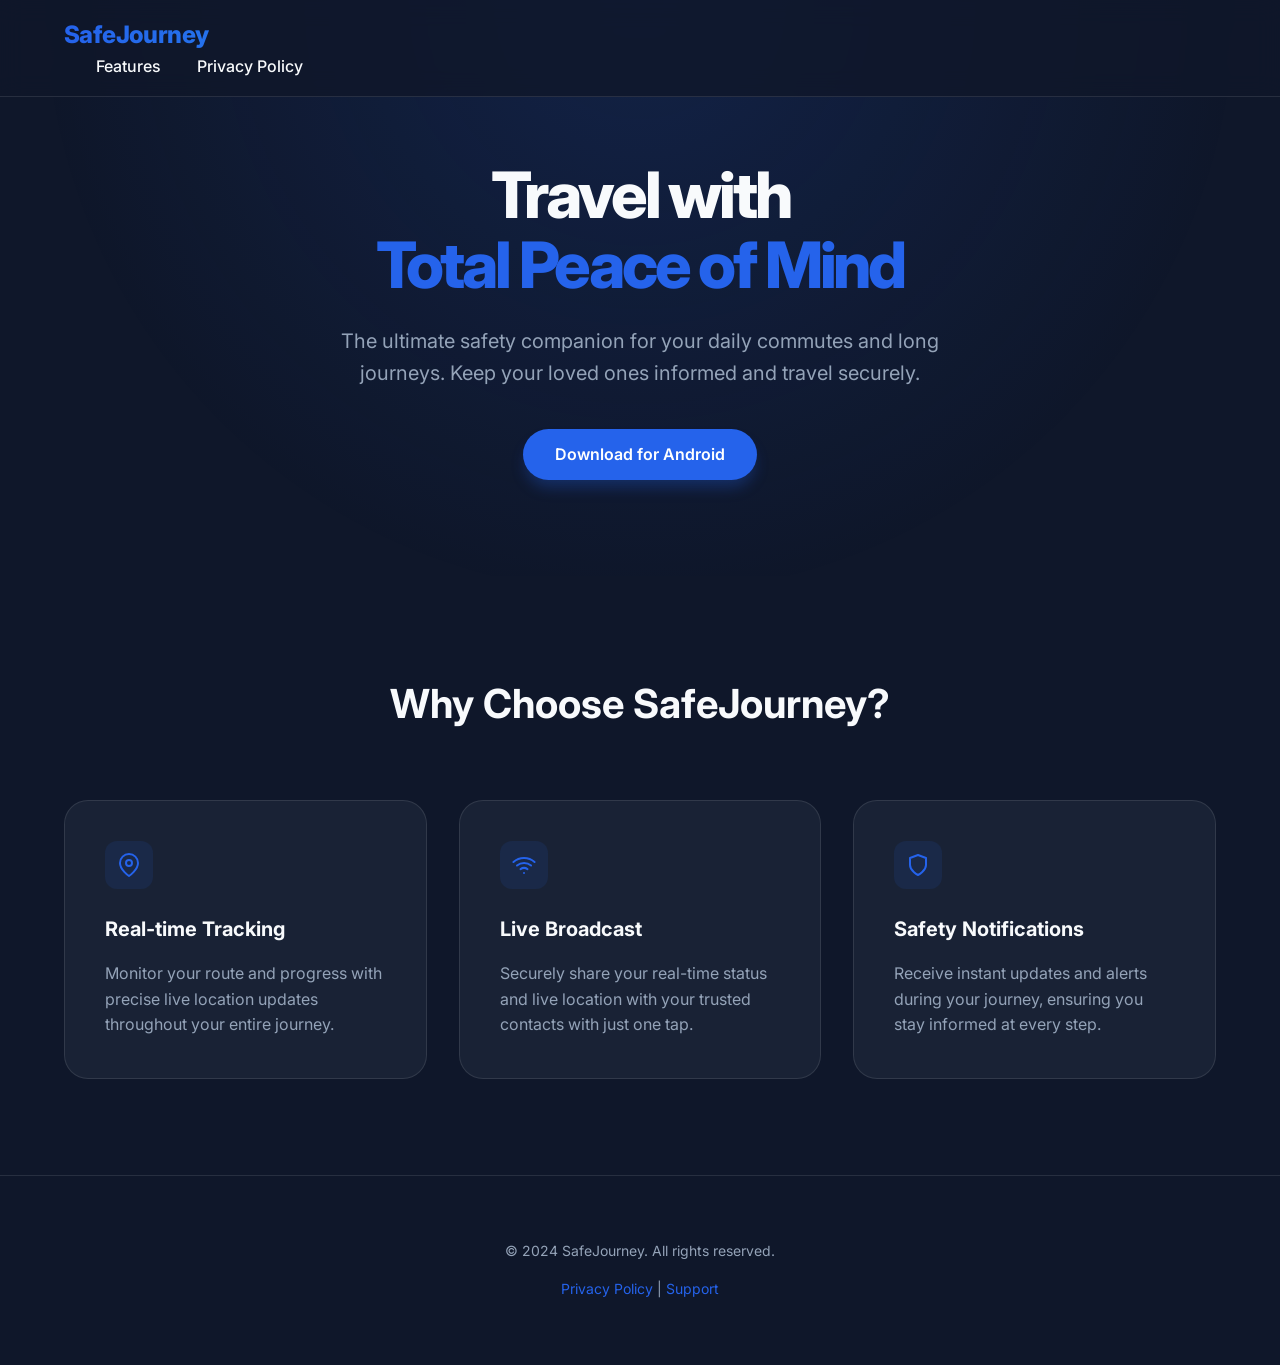
==== index.html @ cd358866 "first-commit" ====
<!DOCTYPE html>
<html lang="en-GB">
<head>
    <meta charset="UTF-8">
    <meta name="viewport" content="width=device-width, initial-scale=1.0">
    <meta name="description" content="SafeJourney - Your companion for safe and secure travel. Real-time tracking, live broadcasts, and safety alerts.">
    <title>SafeJourney | Travel with Confidence</title>
    <link rel="stylesheet" href="styles.css">
    <link rel="preconnect" href="https://fonts.googleapis.com">
    <link rel="preconnect" href="https://fonts.gstatic.com" crossorigin>
    <link href="https://fonts.googleapis.com/css2?family=Inter:wght@400;500;600;700;800&display=swap" rel="stylesheet">
    <style>
        /* Small inline animation delays */
        .feature-card:nth-child(2) { animation-delay: 0.2s; }
        .feature-card:nth-child(3) { animation-delay: 0.4s; }
    </style>
</head>
<body>
    <header>
        <div class="container nav">
            <div class="logo">SafeJourney</div>
            <div class="nav-links">
                <a href="#features">Features</a>
                <a href="privacy.html">Privacy Policy</a>
            </div>
        </div>
    </header>

    <section class="hero">
        <div class="container">
            <h1>Travel with<br><span style="color: var(--primary)">Total Peace of Mind</span></h1>
            <p>The ultimate safety companion for your daily commutes and long journeys. Keep your loved ones informed and travel securely.</p>
            <a href="#" class="btn btn-primary">Download for Android</a>
        </div>
    </section>

    <section class="features" id="features">
        <div class="container">
            <div class="section-title">
                <h2>Why Choose SafeJourney?</h2>
            </div>
            <div class="features-grid">
                <div class="feature-card">
                    <div class="feature-icon">
                        <svg xmlns="http://www.w3.org/2000/svg" width="24" height="24" viewBox="0 0 24 24" fill="none" stroke="currentColor" stroke-width="2" stroke-linecap="round" stroke-linejoin="round"><path d="M21 10c0 7-9 13-9 13s-9-6-9-13a9 9 0 0 1 18 0z"></path><circle cx="12" cy="10" r="3"></circle></svg>
                    </div>
                    <h3>Real-time Tracking</h3>
                    <p>Monitor your route and progress with precise live location updates throughout your entire journey.</p>
                </div>
                <div class="feature-card">
                    <div class="feature-icon">
                        <svg xmlns="http://www.w3.org/2000/svg" width="24" height="24" viewBox="0 0 24 24" fill="none" stroke="currentColor" stroke-width="2" stroke-linecap="round" stroke-linejoin="round"><path d="M5 12.55a11 11 0 0 1 14.08 0"></path><path d="M1.42 9a16 16 0 0 1 21.16 0"></path><path d="M8.53 16.11a6 6 0 0 1 6.95 0"></path><line x1="12" y1="20" x2="12.01" y2="20"></line></svg>
                    </div>
                    <h3>Live Broadcast</h3>
                    <p>Securely share your real-time status and live location with your trusted contacts with just one tap.</p>
                </div>
                <div class="feature-card">
                    <div class="feature-icon">
                        <svg xmlns="http://www.w3.org/2000/svg" width="24" height="24" viewBox="0 0 24 24" fill="none" stroke="currentColor" stroke-width="2" stroke-linecap="round" stroke-linejoin="round"><path d="M12 22s8-4 8-10V5l-8-3-8 3v7c0 6 8 10 8 10z"></path></svg>
                    </div>
                    <h3>Safety Notifications</h3>
                    <p>Receive instant updates and alerts during your journey, ensuring you stay informed at every step.</p>
                </div>
            </div>
        </div>
    </section>

    <footer>
        <div class="container">
            <p>&copy; 2024 SafeJourney. All rights reserved.</p>
            <p style="margin-top: 1rem;">
                <a href="privacy.html">Privacy Policy</a> | 
                <a href="#">Support</a>
            </p>
        </div>
    </footer>
</body>
</html>
---- styles.css ----
:root {
    --primary: #2563eb;
    --primary-hover: #1d4ed8;
    --secondary: #0ea5e9;
    --accent: #22d3ee;
    --bg-dark: #0f172a;
    --bg-card: rgba(30, 41, 59, 0.7);
    --text-main: #f8fafc;
    --text-muted: #94a3b8;
    --glass-border: rgba(255, 255, 255, 0.1);
    --font-sans: 'Inter', system-ui, -apple-system, sans-serif;
}

* {
    margin: 0;
    padding: 0;
    box-sizing: border-box;
}

body {
    font-family: var(--font-sans);
    background-color: var(--bg-dark);
    color: var(--text-main);
    line-height: 1.6;
    overflow-x: hidden;
}

.container {
    max-width: 1200px;
    margin: 0 auto;
    padding: 0 1.5rem;
}

/* Glassmorphism Header */
header {
    position: fixed;
    top: 0;
    width: 100%;
    z-index: 1000;
    background: rgba(15, 23, 42, 0.8);
    backdrop-filter: blur(12px);
    border-bottom: 1px solid var(--glass-border);
    padding: 1rem 0;
}

nav {
    display: flex;
    justify-content: space-between;
    align-items: center;
}

.logo {
    font-size: 1.5rem;
    font-weight: 800;
    background: linear-gradient(to right, var(--primary), var(--accent));
    -webkit-background-clip: text;
    -webkit-text-fill-color: transparent;
    letter-spacing: -0.025em;
}

.nav-links a {
    color: var(--text-main);
    text-decoration: none;
    margin-left: 2rem;
    font-weight: 500;
    transition: color 0.3s ease;
}

.nav-links a:hover {
    color: var(--accent);
}

/* Hero Section */
.hero {
    padding: 10rem 0 6rem;
    text-align: center;
    background: radial-gradient(circle at top center, rgba(37, 99, 235, 0.15) 0%, transparent 70%);
}

.hero h1 {
    font-size: 4rem;
    font-weight: 800;
    margin-bottom: 1.5rem;
    letter-spacing: -0.05em;
    line-height: 1.1;
}

.hero p {
    font-size: 1.25rem;
    color: var(--text-muted);
    max-width: 600px;
    margin: 0 auto 2.5rem;
}

.btn {
    display: inline-block;
    padding: 0.8rem 2rem;
    border-radius: 9999px;
    font-weight: 600;
    text-decoration: none;
    transition: all 0.3s cubic-bezier(0.4, 0, 0.2, 1);
}

.btn-primary {
    background: var(--primary);
    color: white;
    box-shadow: 0 10px 15px -3px rgba(37, 99, 235, 0.3);
}

.btn-primary:hover {
    background: var(--primary-hover);
    transform: translateY(-2px);
    box-shadow: 0 20px 25px -5px rgba(37, 99, 235, 0.4);
}

/* Features Grid */
.features {
    padding: 6rem 0;
}

.section-title {
    text-align: center;
    margin-bottom: 4rem;
}

.section-title h2 {
    font-size: 2.5rem;
    font-weight: 700;
}

.features-grid {
    display: grid;
    grid-template-columns: repeat(auto-fit, minmax(300px, 1fr));
    gap: 2rem;
}

.feature-card {
    background: var(--bg-card);
    padding: 2.5rem;
    border-radius: 1.5rem;
    border: 1px solid var(--glass-border);
    transition: transform 0.3s ease, border-color 0.3s ease;
}

.feature-card:hover {
    transform: translateY(-5px);
    border-color: var(--primary);
}

.feature-icon {
    width: 3rem;
    height: 3rem;
    background: rgba(37, 99, 235, 0.1);
    border-radius: 0.75rem;
    display: flex;
    align-items: center;
    justify-content: center;
    margin-bottom: 1.5rem;
    color: var(--primary);
}

.feature-card h3 {
    margin-bottom: 1rem;
    font-size: 1.25rem;
}

.feature-card p {
    color: var(--text-muted);
}

/* Privacy Page Specific */
.privacy-content {
    padding: 10rem 0 6rem;
    max-width: 800px;
    margin: 0 auto;
}

.privacy-content h1 {
    font-size: 3rem;
    margin-bottom: 2rem;
}

.privacy-content h2 {
    margin: 2rem 0 1rem;
    color: var(--accent);
}

.privacy-content p, .privacy-content ul {
    margin-bottom: 1.5rem;
    color: var(--text-muted);
}

.privacy-content ul {
    padding-left: 1.5rem;
}

/* Footer */
footer {
    padding: 4rem 0;
    border-top: 1px solid var(--glass-border);
    text-align: center;
}

footer p {
    color: var(--text-muted);
    font-size: 0.875rem;
}

footer a {
    color: var(--primary);
    text-decoration: none;
}

/* Animations */
@keyframes fadeIn {
    from { opacity: 0; transform: translateY(20px); }
    to { opacity: 1; transform: translateY(0); }
}

.hero, .feature-card {
    animation: fadeIn 0.8s ease-out forwards;
}

@media (max-width: 768px) {
    .hero h1 { font-size: 2.5rem; }
    .nav-links { display: none; }
}
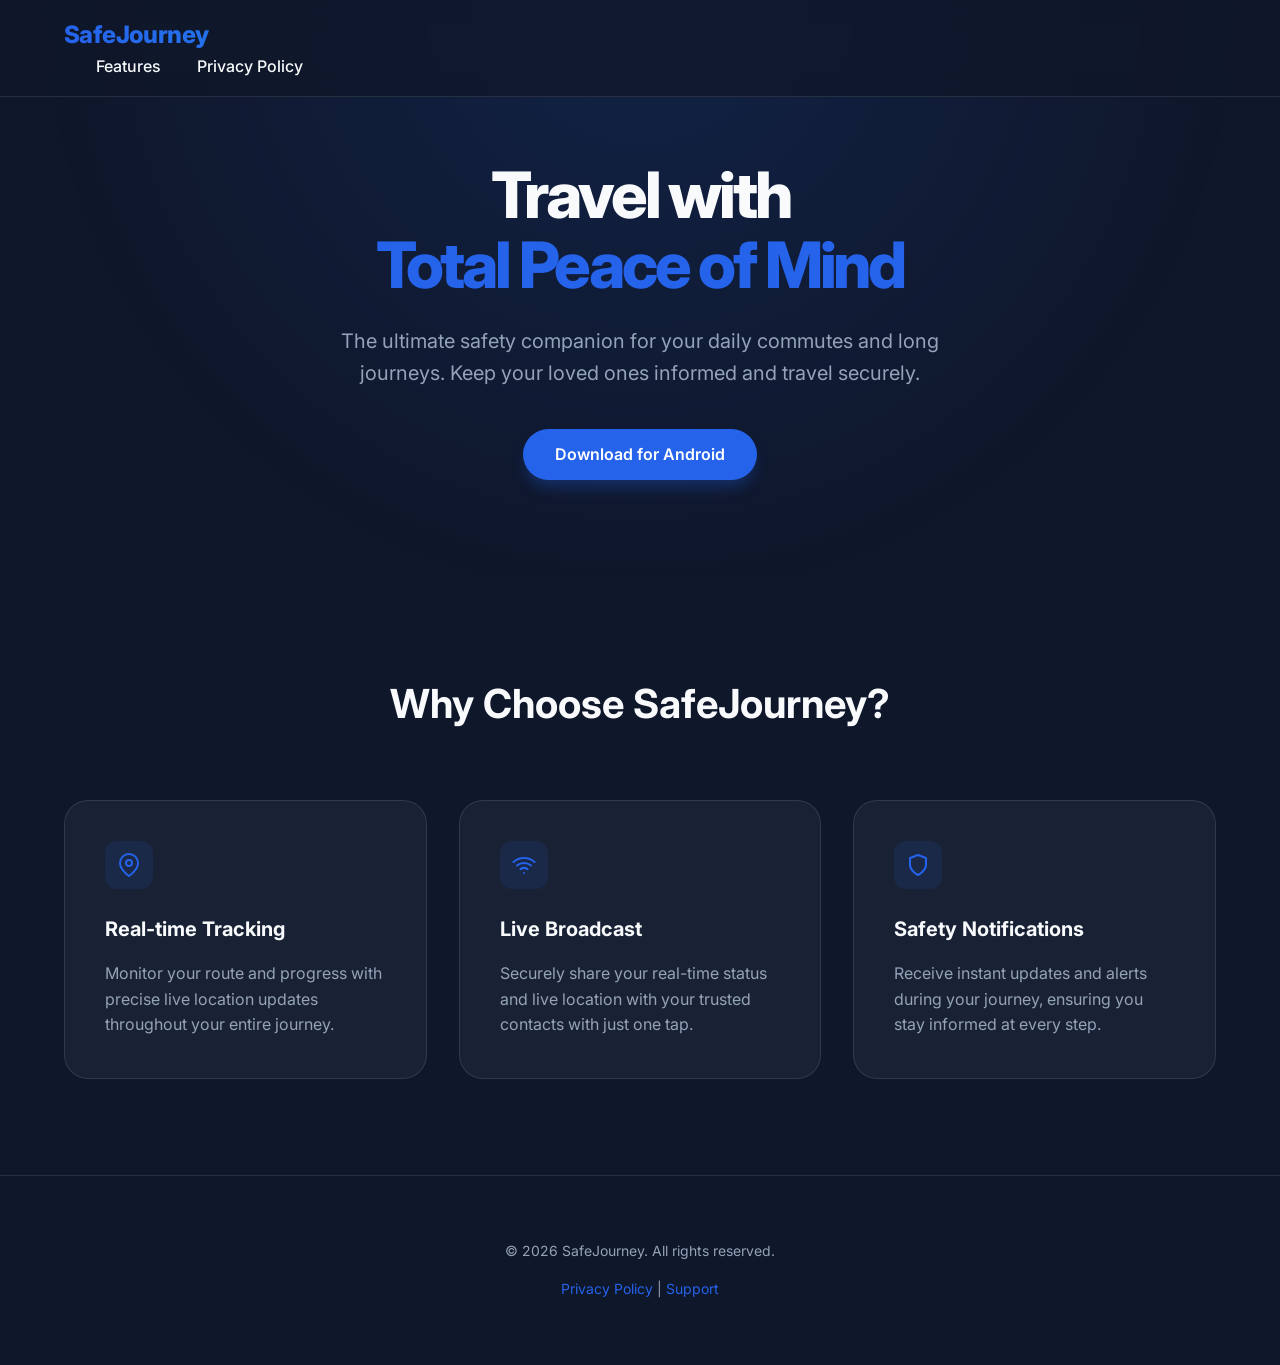
==== commit 7d7ea649: "update the year" ====
--- a/index.html
+++ b/index.html
@@ -67,7 +67,7 @@
 
     <footer>
         <div class="container">
-            <p>&copy; 2024 SafeJourney. All rights reserved.</p>
+            <p>&copy; 2026 SafeJourney. All rights reserved.</p>
             <p style="margin-top: 1rem;">
                 <a href="privacy.html">Privacy Policy</a> | 
                 <a href="#">Support</a>
